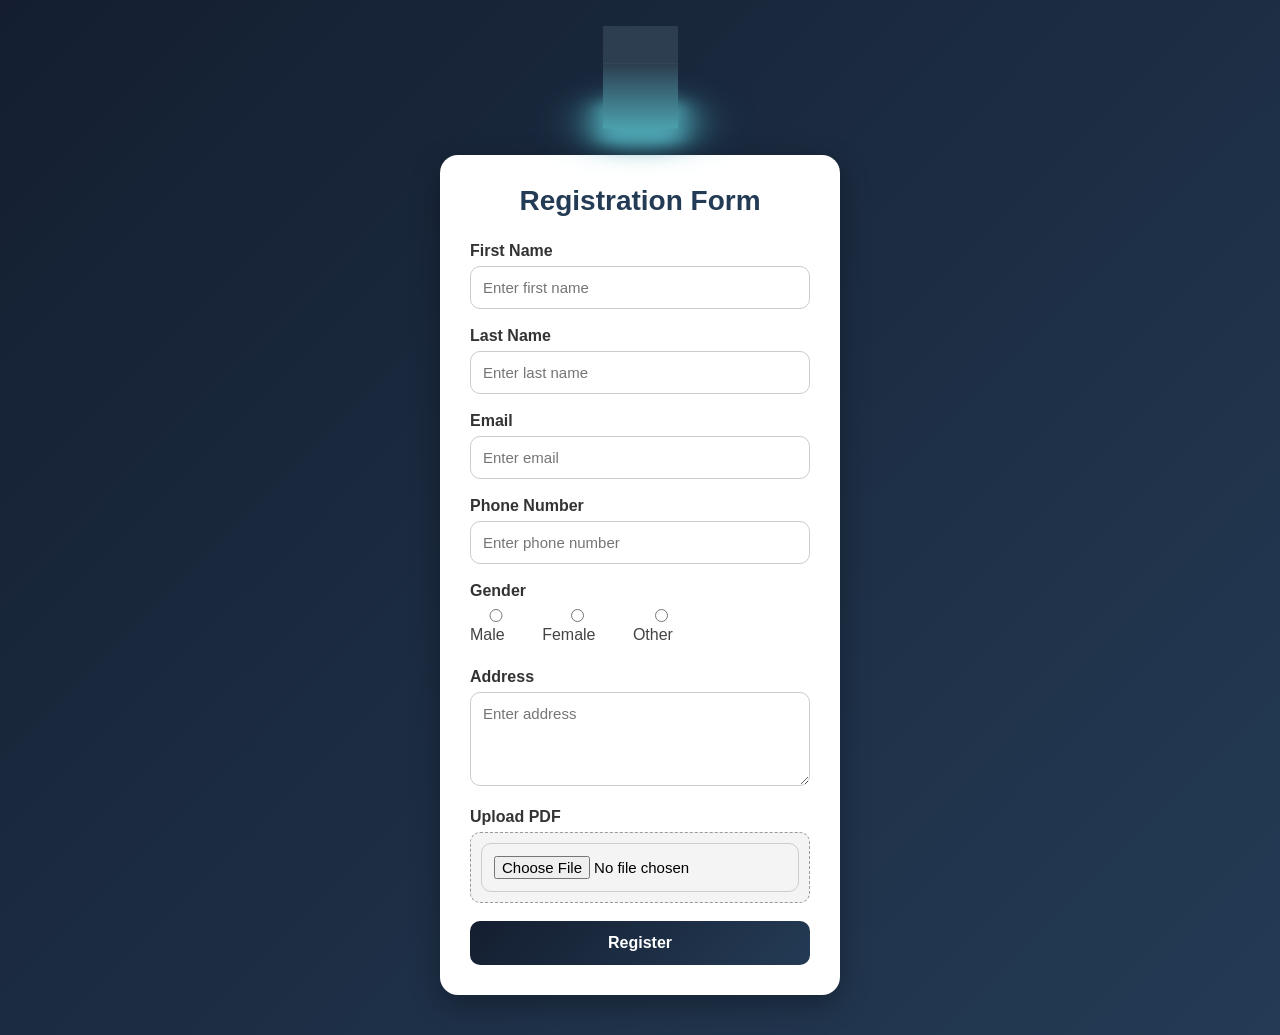
==== ev-website/registration.html @ ba45a185 "registration form" ====
<!DOCTYPE html>
<html lang="en">
<head>
  <meta charset="UTF-8">
  <meta name="viewport" content="width=device-width, initial-scale=1.0">
  <title>Modern Registration Form</title>

  <style>

    *{
      margin:0;
      padding:0;
      box-sizing:border-box;
      font-family:Arial, sans-serif;
    }

    body{
      min-height:100vh;
      display:flex;
      justify-content:center;
      align-items:center;
      background:linear-gradient(135deg,#141e30,#243b55);
      padding:40px 0;
    }

    .main{
      display:flex;
      flex-direction:column;
      align-items:center;
    }

    /* ================= LOADER ================= */

    .cube-loader {
      position: relative;
      width: 75px;
      height: 75px;
      transform-style: preserve-3d;
      transform: rotateX(-30deg);
      animation: animate 4s linear infinite;
      margin-bottom:40px;
    }

    @keyframes animate {
      0% {
        transform: rotateX(-30deg) rotateY(0);
      }

      100% {
        transform: rotateX(-30deg) rotateY(360deg);
      }
    }

    .cube-loader .cube-wrapper {
      position: absolute;
      width: 100%;
      height: 100%;
      transform-style: preserve-3d;
    }

    .cube-loader .cube-wrapper .cube-span {
      position: absolute;
      width: 100%;
      height: 100%;
      transform: rotateY(calc(90deg * var(--i))) translateZ(37.5px);
      background: linear-gradient(to bottom,#2c3e50,#4ca1af);
    }

    .cube-top {
      position: absolute;
      width: 75px;
      height: 75px;
      background: #2c3e50;
      transform: rotateX(90deg) translateZ(37.5px);
      transform-style: preserve-3d;
    }

    .cube-top::before {
      content: '';
      position: absolute;
      width: 75px;
      height: 75px;
      background: #4ca1af;
      transform: translateZ(-90px);
      filter: blur(10px);

      box-shadow:
        0 0 10px #4ca1af,
        0 0 20px #4ca1af,
        0 0 40px #4ca1af,
        0 0 60px #4ca1af;
    }

    /* ================= FORM ================= */

    .container{
      width:400px;
      background:#ffffff;
      padding:30px;
      border-radius:18px;
      box-shadow:0 10px 30px rgba(0,0,0,0.3);
    }

    .container h2{
      text-align:center;
      margin-bottom:25px;
      color:#243b55;
      font-size:28px;
    }

    .input-box{
      margin-bottom:18px;
    }

    .input-box label{
      display:block;
      margin-bottom:6px;
      font-weight:bold;
      color:#333;
    }

    .input-box input,
    .input-box textarea{
      width:100%;
      padding:12px;
      border:1px solid #ccc;
      border-radius:10px;
      outline:none;
      transition:0.3s;
      font-size:15px;
    }

    .input-box input:focus,
    .input-box textarea:focus{
      border-color:#243b55;
      box-shadow:0 0 8px rgba(36,59,85,0.3);
    }

    .gender{
      display:flex;
      gap:20px;
      margin-top:8px;
    }

    .gender label{
      font-weight:normal;
      color:#444;
    }

    .pdf-upload{
      background:#f4f4f4;
      padding:10px;
      border-radius:10px;
      border:1px dashed #999;
    }

    button{
      width:100%;
      padding:13px;
      border:none;
      border-radius:10px;
      background:linear-gradient(135deg,#141e30,#243b55);
      color:white;
      font-size:16px;
      cursor:pointer;
      transition:0.3s;
      font-weight:bold;
    }

    button:hover{
      transform:translateY(-2px);
      opacity:0.9;
    }

    /* ================= TOASTER ================= */

    .toast{
      position:fixed;
      top:20px;
      right:20px;
      background:#22c55e;
      color:white;
      padding:15px 25px;
      border-radius:10px;
      font-weight:bold;
      box-shadow:0 5px 15px rgba(0,0,0,0.3);

      opacity:0;
      transform:translateX(100px);
      transition:0.5s;
    }

    .toast.show{
      opacity:1;
      transform:translateX(0);
    }

    @media(max-width:450px){

      .container{
        width:90%;
      }

    }

  </style>
</head>
<body>

  <!-- Toast Message -->

  <div id="toast" class="toast">
    Registration Completed Successfully ✅
  </div>

  <div class="main">

    <!-- Loader -->

    <div class="cube-loader">

      <div class="cube-top"></div>

      <div class="cube-wrapper">

        <span style="--i:0" class="cube-span"></span>
        <span style="--i:1" class="cube-span"></span>
        <span style="--i:2" class="cube-span"></span>
        <span style="--i:3" class="cube-span"></span>

      </div>

    </div>

    <!-- Registration Form -->

    <div class="container">

      <h2>Registration Form</h2>

      <form id="registerForm">

        <div class="input-box">
          <label>First Name</label>
          <input type="text" placeholder="Enter first name" required>
        </div>

        <div class="input-box">
          <label>Last Name</label>
          <input type="text" placeholder="Enter last name" required>
        </div>

        <div class="input-box">
          <label>Email</label>
          <input type="email" placeholder="Enter email" required>
        </div>

        <div class="input-box">
          <label>Phone Number</label>
          <input type="tel" placeholder="Enter phone number" required>
        </div>

        <div class="input-box">
          <label>Gender</label>

          <div class="gender">
            <label><input type="radio" name="gender"> Male</label>
            <label><input type="radio" name="gender"> Female</label>
            <label><input type="radio" name="gender"> Other</label>
          </div>
        </div>

        <div class="input-box">
          <label>Address</label>
          <textarea rows="4" placeholder="Enter address"></textarea>
        </div>

        <div class="input-box">
          <label>Upload PDF</label>

          <div class="pdf-upload">
            <input type="file" accept=".pdf">
          </div>
        </div>

        <button type="submit">Register</button>

      </form>

    </div>

  </div>

  <!-- JavaScript -->

  <script>

    const form = document.getElementById("registerForm");
    const toast = document.getElementById("toast");

    form.addEventListener("submit", function(e){

      e.preventDefault();

      // Show Toast

      toast.classList.add("show");

      // Hide Toast after 3 sec

      setTimeout(() => {

        toast.classList.remove("show");

      }, 3000);

    });

  </script>

</body>
</html>
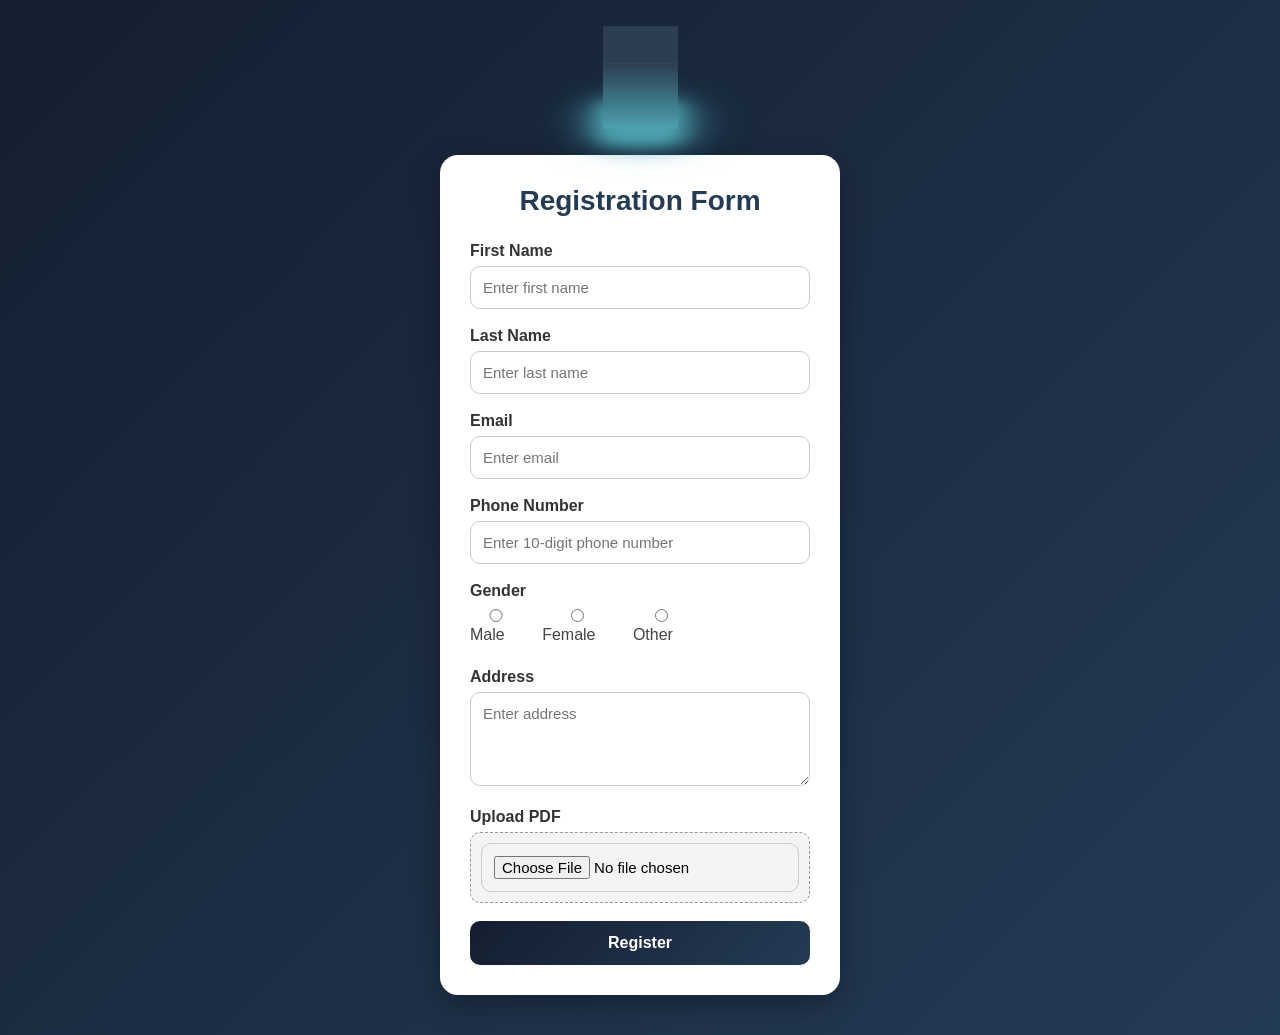
==== commit f817ea7b: "logout" ====
--- a/ev-website/registration.html
+++ b/ev-website/registration.html
@@ -178,7 +178,7 @@
       position:fixed;
       top:20px;
       right:20px;
-      background:#22c55e;
+      background:#0d024c2a;
       color:white;
       padding:15px 25px;
       border-radius:10px;
@@ -204,13 +204,19 @@
     }
 
   </style>
+  <script>
+    const submithandler=(data)=>{
+        console.log("=== User Registration Data ===");
+        console.log(data);
+    }
+  </script>
 </head>
 <body>
 
   <!-- Toast Message -->
 
   <div id="toast" class="toast">
-    Registration Completed Successfully ✅
+    Registration Completed Successfully....!
   </div>
 
   <div class="main">
@@ -242,44 +248,44 @@
 
         <div class="input-box">
           <label>First Name</label>
-          <input type="text" placeholder="Enter first name" required>
+          <input type="text" name="firstName" placeholder="Enter first name" required>
         </div>
 
         <div class="input-box">
           <label>Last Name</label>
-          <input type="text" placeholder="Enter last name" required>
+          <input type="text" name="lastName" placeholder="Enter last name" required>
         </div>
 
         <div class="input-box">
           <label>Email</label>
-          <input type="email" placeholder="Enter email" required>
+          <input type="email" name="email" placeholder="Enter email" required>
         </div>
 
         <div class="input-box">
           <label>Phone Number</label>
-          <input type="tel" placeholder="Enter phone number" required>
+          <input type="tel" name="phone" placeholder="Enter 10-digit phone number" pattern="[0-9]{10}" title="Please enter a 10-digit phone number" required>
         </div>
 
         <div class="input-box">
           <label>Gender</label>
 
           <div class="gender">
-            <label><input type="radio" name="gender"> Male</label>
-            <label><input type="radio" name="gender"> Female</label>
-            <label><input type="radio" name="gender"> Other</label>
+            <label><input type="radio" name="gender" value="Male"> Male</label>
+            <label><input type="radio" name="gender" value="Female"> Female</label>
+            <label><input type="radio" name="gender" value="Other"> Other</label>
           </div>
         </div>
 
         <div class="input-box">
           <label>Address</label>
-          <textarea rows="4" placeholder="Enter address"></textarea>
+          <textarea name="address" rows="4" placeholder="Enter address"></textarea>
         </div>
 
         <div class="input-box">
           <label>Upload PDF</label>
 
           <div class="pdf-upload">
-            <input type="file" accept=".pdf">
+            <input type="file" name="pdfFile" accept=".pdf">
           </div>
         </div>
 
@@ -299,21 +305,46 @@
     const toast = document.getElementById("toast");
 
     form.addEventListener("submit", function(e){
-
       e.preventDefault();
 
-      // Show Toast
-
-      toast.classList.add("show");
-
-      // Hide Toast after 3 sec
-
-      setTimeout(() => {
-
-        toast.classList.remove("show");
-
-      }, 3000);
-
+      // Collect data from the form
+      const formData = new FormData(form);
+      const data = Object.fromEntries(formData.entries());
+      const fileField = data.pdfFile;
+
+      // Helper function to save and redirect
+      const saveAndRedirect = (finalData) => {
+        // Save the data to sessionStorage so it survives the redirect!
+        sessionStorage.setItem('userData', JSON.stringify(finalData));
+
+        // Call the submithandler function you made
+        submithandler(finalData);
+
+        // Mark user as registered for this session
+        sessionStorage.setItem('isRegistered', 'true');
+
+        // Show Toast
+        toast.classList.add("show");
+
+        // Hide Toast after 2 seconds and redirect to the main website
+        setTimeout(() => {
+          toast.classList.remove("show");
+          window.location.href = 'index.html';
+        }, 2000);
+      };
+
+      // Check if there is a file and convert it to Base64
+      if (fileField && fileField.size > 0) {
+        const reader = new FileReader();
+        reader.onload = function(event) {
+          data.pdfFile = event.target.result; // base64 string
+          saveAndRedirect(data);
+        };
+        reader.readAsDataURL(fileField);
+      } else {
+        // If no file was uploaded, save directly
+        saveAndRedirect(data);
+      }
     });
 
   </script>
